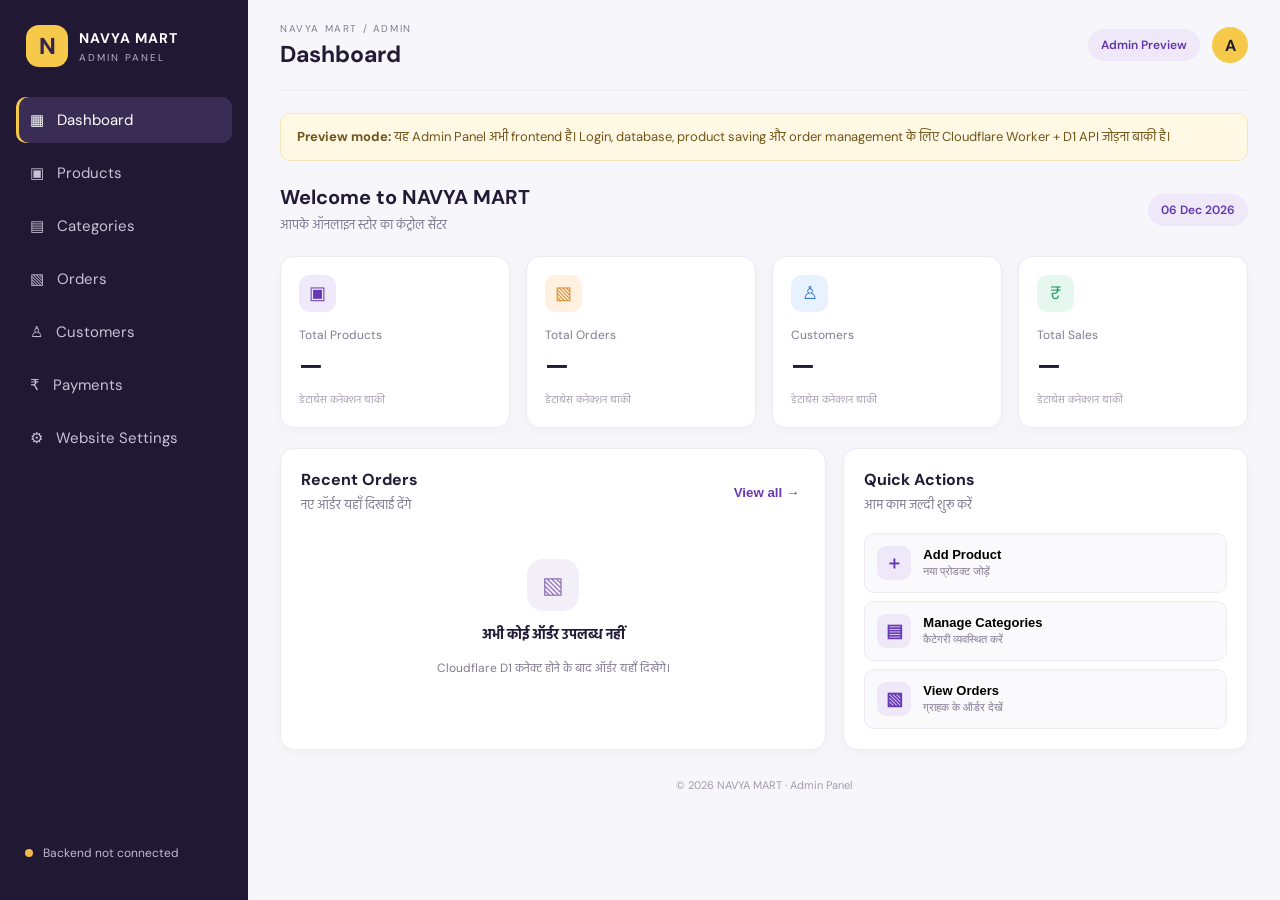
==== admin/index.html @ 1c20b230 "Add files via upload" ====
<!doctype html>
<html lang="en">
<head>
  <meta charset="utf-8">
  <meta name="viewport" content="width=device-width, initial-scale=1">
  <title>NAVYA MART | Admin</title>
  <link rel="stylesheet" href="assets/css/admin.css">
</head>
<body>
  <div class="app-shell">
    <aside class="sidebar" id="sidebar">
      <div class="brand"><div class="brand-mark">N</div><div><strong>NAVYA MART</strong><small>ADMIN PANEL</small></div></div>
      <nav class="nav">
        <button class="nav-link active" data-page="dashboard">▦ <span>Dashboard</span></button>
        <button class="nav-link" data-page="products">▣ <span>Products</span></button>
        <button class="nav-link" data-page="categories">▤ <span>Categories</span></button>
        <button class="nav-link" data-page="orders">▧ <span>Orders</span></button>
        <button class="nav-link" data-page="customers">♙ <span>Customers</span></button>
        <button class="nav-link" data-page="payments">₹ <span>Payments</span></button>
        <button class="nav-link" data-page="settings">⚙ <span>Website Settings</span></button>
      </nav>
      <div class="sidebar-bottom"><span class="status-dot"></span> Backend not connected</div>
    </aside>

    <main class="main">
      <header class="topbar">
        <button class="menu-btn" id="menuBtn" aria-label="Open menu">☰</button>
        <div><div class="eyebrow">NAVYA MART / ADMIN</div><h1 id="pageTitle">Dashboard</h1></div>
        <div class="top-actions"><span class="admin-chip">Admin Preview</span><div class="avatar">A</div></div>
      </header>

      <section class="notice"><strong>Preview mode:</strong> यह Admin Panel अभी frontend है। Login, database, product saving और order management के लिए Cloudflare Worker + D1 API जोड़ना बाकी है।</section>

      <section class="page active" id="page-dashboard">
        <div class="welcome"><div><h2>Welcome to NAVYA MART</h2><p>आपके ऑनलाइन स्टोर का कंट्रोल सेंटर</p></div><span class="date-pill" id="todayDate"></span></div>
        <div class="stats-grid">
          <article class="stat-card"><span class="stat-icon purple">▣</span><div class="stat-label">Total Products</div><strong>—</strong><small>डेटाबेस कनेक्शन बाकी</small></article>
          <article class="stat-card"><span class="stat-icon orange">▧</span><div class="stat-label">Total Orders</div><strong>—</strong><small>डेटाबेस कनेक्शन बाकी</small></article>
          <article class="stat-card"><span class="stat-icon blue">♙</span><div class="stat-label">Customers</div><strong>—</strong><small>डेटाबेस कनेक्शन बाकी</small></article>
          <article class="stat-card"><span class="stat-icon green">₹</span><div class="stat-label">Total Sales</div><strong>—</strong><small>डेटाबेस कनेक्शन बाकी</small></article>
        </div>
        <div class="content-grid">
          <article class="panel"><div class="panel-head"><div><h3>Recent Orders</h3><p>नए ऑर्डर यहाँ दिखाई देंगे</p></div><button class="text-btn" data-go="orders">View all →</button></div><div class="empty-state"><div class="empty-icon">▧</div><strong>अभी कोई ऑर्डर उपलब्ध नहीं</strong><p>Cloudflare D1 कनेक्ट होने के बाद ऑर्डर यहाँ दिखेंगे।</p></div></article>
          <article class="panel"><div class="panel-head"><div><h3>Quick Actions</h3><p>आम काम जल्दी शुरू करें</p></div></div><div class="quick-actions"><button data-go="products"><b>＋</b><span><strong>Add Product</strong><small>नया प्रोडक्ट जोड़ें</small></span></button><button data-go="categories"><b>▤</b><span><strong>Manage Categories</strong><small>कैटेगरी व्यवस्थित करें</small></span></button><button data-go="orders"><b>▧</b><span><strong>View Orders</strong><small>ग्राहक के ऑर्डर देखें</small></span></button></div></article>
        </div>
      </section>

      <section class="page" id="page-products">
        <div class="section-head"><div><h2>Products</h2><p>स्टोर के प्रोडक्ट और उनकी कीमतें मैनेज करें।</p></div><button class="primary-btn" id="addProductBtn">＋ Add Product</button></div>
        <div class="toolbar"><input id="productSearch" placeholder="Search product name or SKU..."><select id="productFilter"><option value="all">All products</option><option value="active">Active</option><option value="inactive">Inactive</option></select></div>
        <div class="panel table-wrap"><table><thead><tr><th>Product</th><th>SKU</th><th>Selling Price</th><th>Purchase Cost</th><th>Stock</th><th>Status</th><th>Action</th></tr></thead><tbody id="productRows"><tr><td colspan="7" class="table-empty">अभी कोई प्रोडक्ट सेव नहीं है। Backend कनेक्शन के बाद यहाँ प्रोडक्ट आएँगे।</td></tr></tbody></table></div>
        <p class="helper">Purchase Cost केवल Admin के लिए है। इसे ग्राहक वाली वेबसाइट/API में कभी न भेजें।</p>
      </section>

      <section class="page" id="page-categories">
        <div class="section-head"><div><h2>Categories</h2><p>जैसे Women, Men, Kids, Home और Beauty।</p></div><button class="primary-btn" id="addCategoryBtn">＋ Add Category</button></div>
        <div class="panel table-wrap"><table><thead><tr><th>Category Name</th><th>Slug</th><th>Status</th><th>Action</th></tr></thead><tbody id="categoryRows"><tr><td colspan="4" class="table-empty">अभी कोई कैटेगरी उपलब्ध नहीं है।</td></tr></tbody></table></div>
      </section>

      <section class="page" id="page-orders">
        <div class="section-head"><div><h2>Orders</h2><p>ग्राहक के ऑर्डर और डिलीवरी स्टेटस।</p></div><button class="secondary-btn" id="exportOrdersBtn">↓ Export CSV</button></div>
        <div class="toolbar"><input id="orderSearch" placeholder="Search order number or mobile..."><select id="orderStatusFilter"><option value="all">All statuses</option><option>New</option><option>Confirmed</option><option>Shipped</option><option>Delivered</option><option>Cancelled</option><option>Returned</option></select></div>
        <div class="panel table-wrap"><table><thead><tr><th>Order No.</th><th>Customer</th><th>Mobile</th><th>Amount</th><th>Date</th><th>Status</th><th>Action</th></tr></thead><tbody id="orderRows"><tr><td colspan="7" class="table-empty">अभी कोई ऑर्डर उपलब्ध नहीं है।</td></tr></tbody></table></div>
      </section>

      <section class="page" id="page-customers">
        <div class="section-head"><div><h2>Customers</h2><p>ग्राहकों की संपर्क जानकारी।</p></div></div>
        <div class="toolbar"><input id="customerSearch" placeholder="Search customer name or mobile..."></div>
        <div class="panel table-wrap"><table><thead><tr><th>Name</th><th>Mobile</th><th>Orders</th><th>Joined</th></tr></thead><tbody id="customerRows"><tr><td colspan="4" class="table-empty">अभी कोई ग्राहक उपलब्ध नहीं है।</td></tr></tbody></table></div>
      </section>

      <section class="page" id="page-payments">
        <div class="section-head"><div><h2>Payments</h2><p>भुगतान की स्थिति और ट्रांजैक्शन रिकॉर्ड।</p></div></div>
        <div class="panel table-wrap"><table><thead><tr><th>Transaction ID</th><th>Order</th><th>Method</th><th>Amount</th><th>Status</th><th>Date</th></tr></thead><tbody id="paymentRows"><tr><td colspan="6" class="table-empty">अभी कोई पेमेंट रिकॉर्ड उपलब्ध नहीं है।</td></tr></tbody></table></div>
      </section>

      <section class="page" id="page-settings">
        <div class="section-head"><div><h2>Website Settings</h2><p>स्टोर की बुनियादी जानकारी और संपर्क विवरण।</p></div><button class="primary-btn" id="saveSettingsBtn">Save Settings</button></div>
        <div class="panel settings-form">
          <label>Store Name<input id="storeName" value="NAVYA MART"></label>
          <label>Contact Mobile<input id="storeMobile" placeholder="Store contact number"></label>
          <label>Support Email<input id="storeEmail" type="email" placeholder="Support email"></label>
          <label>Store Tagline<input id="storeTagline" value="Shopping made simple"></label>
          <p class="helper">अभी ये सेटिंग केवल इस ब्राउज़र के preview में रहती हैं। D1 API कनेक्शन के बाद स्थायी रूप से सेव होंगी।</p>
        </div>
      </section>
      <footer>© <span id="year"></span> NAVYA MART · Admin Panel</footer>
    </main>
  </div>

  <dialog id="simpleDialog"><form method="dialog" class="dialog-card"><button class="dialog-close" aria-label="Close">×</button><h3 id="dialogTitle">Add</h3><div id="dialogBody"></div><div class="dialog-actions"><button class="secondary-btn" value="cancel">Cancel</button><button class="primary-btn" id="dialogSave" value="default">Continue</button></div></form></dialog>
  <div class="toast" id="toast" role="status"></div>
  <script src="assets/js/admin.js"></script>
  <script src="assets/js/dashboard.js"></script>
  <script src="assets/js/products.js"></script>
  <script src="assets/js/orders.js"></script>
  <script src="assets/js/customers.js"></script>
</body>
</html>
---- admin/assets/css/admin.css ----
@import url('https://fonts.googleapis.com/css2?family=DM+Sans:wght@400;500;600;700&family=Hind:wght@400;500;600;700&display=swap');
:root{--ink:#211b35;--muted:#827b91;--purple:#6739b7;--purple2:#7b4bd0;--line:#eeeaf4;--bg:#f7f6fa;--white:#fff}
*{box-sizing:border-box}body{margin:0;background:var(--bg);color:var(--ink);font-family:'DM Sans','Hind',sans-serif}.app-shell{min-height:100vh}.sidebar{width:248px;background:#211934;color:#fff;position:fixed;inset:0 auto 0 0;padding:25px 16px;display:flex;flex-direction:column;z-index:5}.brand{display:flex;align-items:center;gap:11px;padding:0 10px 30px}.brand-mark{width:42px;height:42px;border-radius:13px;background:#f6c94b;color:#34244f;display:grid;place-items:center;font-size:23px;font-weight:800}.brand strong{display:block;letter-spacing:1px;font-size:14px}.brand small{display:block;color:#b8adc9;font-size:10px;letter-spacing:2px;margin-top:4px}.nav{display:grid;gap:7px}.nav-link{border:0;background:transparent;color:#c9c1d6;text-align:left;padding:13px 14px;border-radius:10px;font-size:15px;display:flex;align-items:center;gap:13px;cursor:pointer}.nav-link span{font-family:'DM Sans','Hind',sans-serif}.nav-link:hover,.nav-link.active{background:#3a2d55;color:#fff}.nav-link.active{box-shadow:inset 3px 0 #f6c94b}.sidebar-bottom{margin-top:auto;color:#c3bacf;font-size:12px;padding:14px 9px}.status-dot{display:inline-block;width:8px;height:8px;background:#f4b84a;border-radius:50%;margin-right:7px}.main{margin-left:248px;padding:0 32px;max-width:1700px}.topbar{height:91px;display:flex;align-items:center;gap:16px;border-bottom:1px solid var(--line);margin-bottom:22px}.eyebrow{font-size:10px;color:var(--muted);letter-spacing:1.6px}.topbar h1{font-size:23px;margin:4px 0 0}.top-actions{margin-left:auto;display:flex;align-items:center;gap:12px}.admin-chip,.date-pill{background:#eee8f8;color:#6135a8;border-radius:20px;padding:8px 13px;font-size:12px;font-weight:600}.avatar{width:36px;height:36px;border-radius:50%;background:#f6c94b;display:grid;place-items:center;font-weight:700}.menu-btn{display:none;border:0;background:white;border-radius:9px;padding:9px 12px;font-size:18px}.notice{padding:13px 16px;background:#fff8e5;border:1px solid #f5e6b8;color:#70551a;border-radius:10px;font-size:13px;margin-bottom:23px;line-height:1.5}.page{display:none}.page.active{display:block}.welcome{display:flex;align-items:center;justify-content:space-between;margin:8px 0 20px}.welcome h2{font-size:20px;margin:0 0 5px}.welcome p,.section-head p,.panel-head p{margin:0;color:var(--muted);font-size:13px}.stats-grid{display:grid;grid-template-columns:repeat(4,minmax(0,1fr));gap:16px;margin-bottom:20px}.stat-card,.panel{background:#fff;border:1px solid var(--line);border-radius:14px;box-shadow:0 3px 14px #30204b08}.stat-card{padding:18px}.stat-icon{width:37px;height:37px;border-radius:11px;display:grid;place-items:center;font-size:18px;margin-bottom:15px}.purple{background:#f0e8fb;color:#6739b7}.orange{background:#fff0df;color:#d8892b}.blue{background:#e8f2ff;color:#3879c5}.green{background:#e6f7ef;color:#2c9b68}.stat-label{font-size:12px;color:var(--muted)}.stat-card strong{display:block;font-size:26px;margin:5px 0}.stat-card small{font-size:11px;color:#aaa3b3}.content-grid{display:grid;grid-template-columns:1.35fr 1fr;gap:17px}.panel{padding:20px}.panel-head,.section-head{display:flex;align-items:center;justify-content:space-between;gap:14px}.panel-head h3{font-size:16px;margin:0 0 5px}.text-btn{border:0;background:none;color:var(--purple);font-weight:700;cursor:pointer}.empty-state{text-align:center;padding:43px 10px 32px;color:var(--muted)}.empty-icon{width:52px;height:52px;margin:0 auto 13px;border-radius:16px;background:#f3eff8;color:#9276b9;display:grid;place-items:center;font-size:23px}.empty-state strong{display:block;color:var(--ink);font-size:14px}.empty-state p{font-size:12px}.quick-actions{display:grid;gap:8px;margin-top:17px}.quick-actions button{display:flex;align-items:center;gap:12px;text-align:left;background:#faf9fc;border:1px solid var(--line);border-radius:10px;padding:12px;cursor:pointer}.quick-actions button>b{width:34px;height:34px;border-radius:9px;background:#eee8f8;color:var(--purple);display:grid;place-items:center;font-size:18px}.quick-actions strong,.quick-actions small{display:block}.quick-actions strong{font-size:13px}.quick-actions small{font-size:11px;color:var(--muted);margin-top:3px}.section-head{margin:8px 0 19px}.section-head h2{font-size:20px;margin:0 0 5px}.primary-btn,.secondary-btn{border:0;border-radius:9px;padding:11px 15px;font-weight:700;font-size:13px;cursor:pointer}.primary-btn{background:var(--purple);color:#fff}.primary-btn:hover{background:var(--purple2)}.secondary-btn{background:#f0edf5;color:#55476b}.toolbar{display:flex;gap:10px;margin-bottom:14px}.toolbar input,.toolbar select,.settings-form input,.dialog-card input,.dialog-card select,.dialog-card textarea{border:1px solid #e5e0ec;border-radius:9px;padding:11px 12px;font:inherit;font-size:13px;background:#fff;outline:none}.toolbar input{flex:1;max-width:420px}.toolbar select{min-width:155px}.table-wrap{padding:0;overflow:auto}table{width:100%;border-collapse:collapse;min-width:680px}th,td{text-align:left;padding:14px 16px;border-bottom:1px solid var(--line);font-size:12px}th{color:var(--muted);font-weight:600;background:#fcfbfd}td{color:#514a60}.table-empty{text-align:center;padding:34px;color:var(--muted)}.helper{font-size:12px;color:var(--muted);line-height:1.6}.settings-form{display:grid;grid-template-columns:1fr 1fr;gap:18px;max-width:800px}.settings-form label,.dialog-card label{display:grid;gap:7px;font-size:12px;font-weight:700;color:#5d536d}.settings-form input{width:100%;font-weight:400}.settings-form .helper{grid-column:1/-1}footer{text-align:center;padding:28px 0;color:#a39bad;font-size:11px}.dialog-card{border:0;border-radius:16px;padding:25px;width:min(460px,calc(100vw - 30px));box-shadow:0 20px 70px #160b2a30}.dialog-card h3{margin:0 0 20px}.dialog-card label{margin:12px 0}.dialog-card input,.dialog-card select,.dialog-card textarea{width:100%;margin-top:2px}.dialog-close{float:right;border:0;background:#f2eff6;border-radius:50%;width:28px;height:28px;font-size:18px;cursor:pointer}.dialog-actions{display:flex;justify-content:flex-end;gap:9px;margin-top:22px}.toast{position:fixed;bottom:22px;right:22px;background:#251b39;color:#fff;padding:12px 17px;border-radius:10px;font-size:13px;opacity:0;transform:translateY(10px);transition:.2s;pointer-events:none;z-index:20}.toast.show{opacity:1;transform:translateY(0)}.badge{display:inline-block;padding:5px 9px;border-radius:20px;background:#f1edf6;color:#68528a;font-size:11px}
@media(max-width:1050px){.stats-grid{grid-template-columns:repeat(2,1fr)}.content-grid{grid-template-columns:1fr}}
@media(max-width:700px){.sidebar{transform:translateX(-100%);transition:.2s}.sidebar.open{transform:translateX(0)}.main{margin-left:0;padding:0 15px}.menu-btn{display:block}.topbar{height:76px}.topbar h1{font-size:19px}.admin-chip{display:none}.welcome{align-items:flex-start;gap:10px;flex-direction:column}.stats-grid{gap:10px}.stat-card{padding:14px}.stat-card strong{font-size:22px}.section-head{align-items:flex-start;flex-direction:column}.toolbar{flex-direction:column}.toolbar input{max-width:none}.toolbar select{width:100%}.settings-form{grid-template-columns:1fr}.settings-form .helper{grid-column:auto}.notice{font-size:12px}}
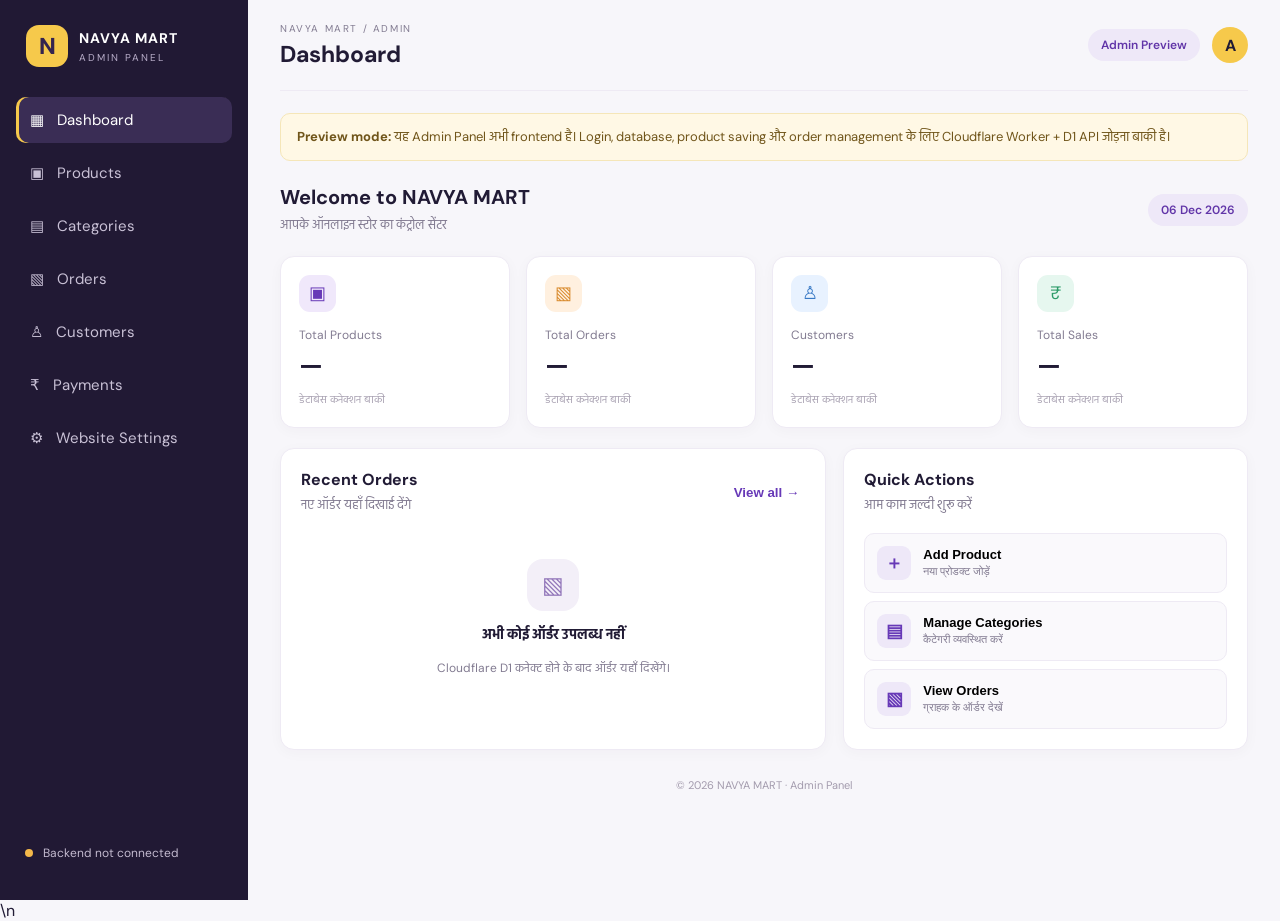
==== commit cc4922a3: "Add files via upload" ====
--- a/admin/index.html
+++ b/admin/index.html
@@ -58,9 +58,11 @@
       </section>
 
       <section class="page" id="page-orders">
-        <div class="section-head"><div><h2>Orders</h2><p>ग्राहक के ऑर्डर और डिलीवरी स्टेटस।</p></div><button class="secondary-btn" id="exportOrdersBtn">↓ Export CSV</button></div>
-        <div class="toolbar"><input id="orderSearch" placeholder="Search order number or mobile..."><select id="orderStatusFilter"><option value="all">All statuses</option><option>New</option><option>Confirmed</option><option>Shipped</option><option>Delivered</option><option>Cancelled</option><option>Returned</option></select></div>
-        <div class="panel table-wrap"><table><thead><tr><th>Order No.</th><th>Customer</th><th>Mobile</th><th>Amount</th><th>Date</th><th>Status</th><th>Action</th></tr></thead><tbody id="orderRows"><tr><td colspan="7" class="table-empty">अभी कोई ऑर्डर उपलब्ध नहीं है।</td></tr></tbody></table></div>
+        <div class="section-head"><div><h2>Orders</h2><p>COD ऑर्डर, ग्राहक की जानकारी और भुगतान संग्रह की स्थिति।</p></div><button class="secondary-btn" id="exportOrdersBtn">↓ Export CSV</button></div>
+        <div class="cod-note"><strong>COD workflow:</strong> ग्राहक से डिलीवरी के समय भुगतान लिया जाएगा। डिलीवरी और राशि प्राप्त होने की पुष्टि के बाद Payment Status को <b>Collected</b> करें।</div>
+        <div class="toolbar"><input id="orderSearch" placeholder="Search order number, customer or mobile..."><select id="orderStatusFilter"><option value="all">All order statuses</option><option>New</option><option>Confirmed</option><option>Shipped</option><option>Delivered</option><option>Cancelled</option><option>Returned</option></select><select id="paymentStatusFilter"><option value="all">All payment statuses</option><option>Pending</option><option>Collected</option></select></div>
+        <div class="panel table-wrap"><table><thead><tr><th>Order No.</th><th>Customer</th><th>Mobile</th><th>Order Amount</th><th>Payment</th><th>Payment Status</th><th>Order Status</th><th>Details</th></tr></thead><tbody id="orderRows"><tr><td colspan="8" class="table-empty">अभी कोई ऑर्डर उपलब्ध नहीं है। ग्राहक का ऑर्डर आने पर उसकी जानकारी यहाँ दिखाई देगी।</td></tr></tbody></table></div>
+        <div class="panel order-help"><h3>Order Details में ये Copy विकल्प रहेंगे</h3><div class="copy-preview"><span>Customer Name</span><span>Mobile Number</span><span>PIN Code</span><span>Full Address</span><span>Complete Order</span><span>COD Amount</span></div><p class="helper">ये बटन वास्तविक ऑर्डर डेटा आने पर काम करेंगे। अभी Cloudflare Worker और D1 API कनेक्ट नहीं हैं, इसलिए कोई नकली ग्राहक या ऑर्डर डेटा नहीं दिखाया जा रहा है।</p></div>
       </section>
 
       <section class="page" id="page-customers">
@@ -88,7 +90,7 @@
     </main>
   </div>
 
-  <dialog id="simpleDialog"><form method="dialog" class="dialog-card"><button class="dialog-close" aria-label="Close">×</button><h3 id="dialogTitle">Add</h3><div id="dialogBody"></div><div class="dialog-actions"><button class="secondary-btn" value="cancel">Cancel</button><button class="primary-btn" id="dialogSave" value="default">Continue</button></div></form></dialog>
+  <dialog id="orderDetailsDialog"><div class="dialog-card order-detail-card"><button class="dialog-close" id="closeOrderDetails" aria-label="Close">×</button><h3>Order Details</h3><p class="helper">यहाँ वास्तविक ग्राहक और COD जानकारी API कनेक्शन के बाद दिखाई देगी।</p><div id="orderDetailsBody"></div><div class="dialog-actions"><button class="secondary-btn" id="closeOrderDetailsBottom">Close</button></div></div></dialog>\n  <dialog id="simpleDialog"><form method="dialog" class="dialog-card"><button class="dialog-close" aria-label="Close">×</button><h3 id="dialogTitle">Add</h3><div id="dialogBody"></div><div class="dialog-actions"><button class="secondary-btn" value="cancel">Cancel</button><button class="primary-btn" id="dialogSave" value="default">Continue</button></div></form></dialog>
   <div class="toast" id="toast" role="status"></div>
   <script src="assets/js/admin.js"></script>
   <script src="assets/js/dashboard.js"></script>
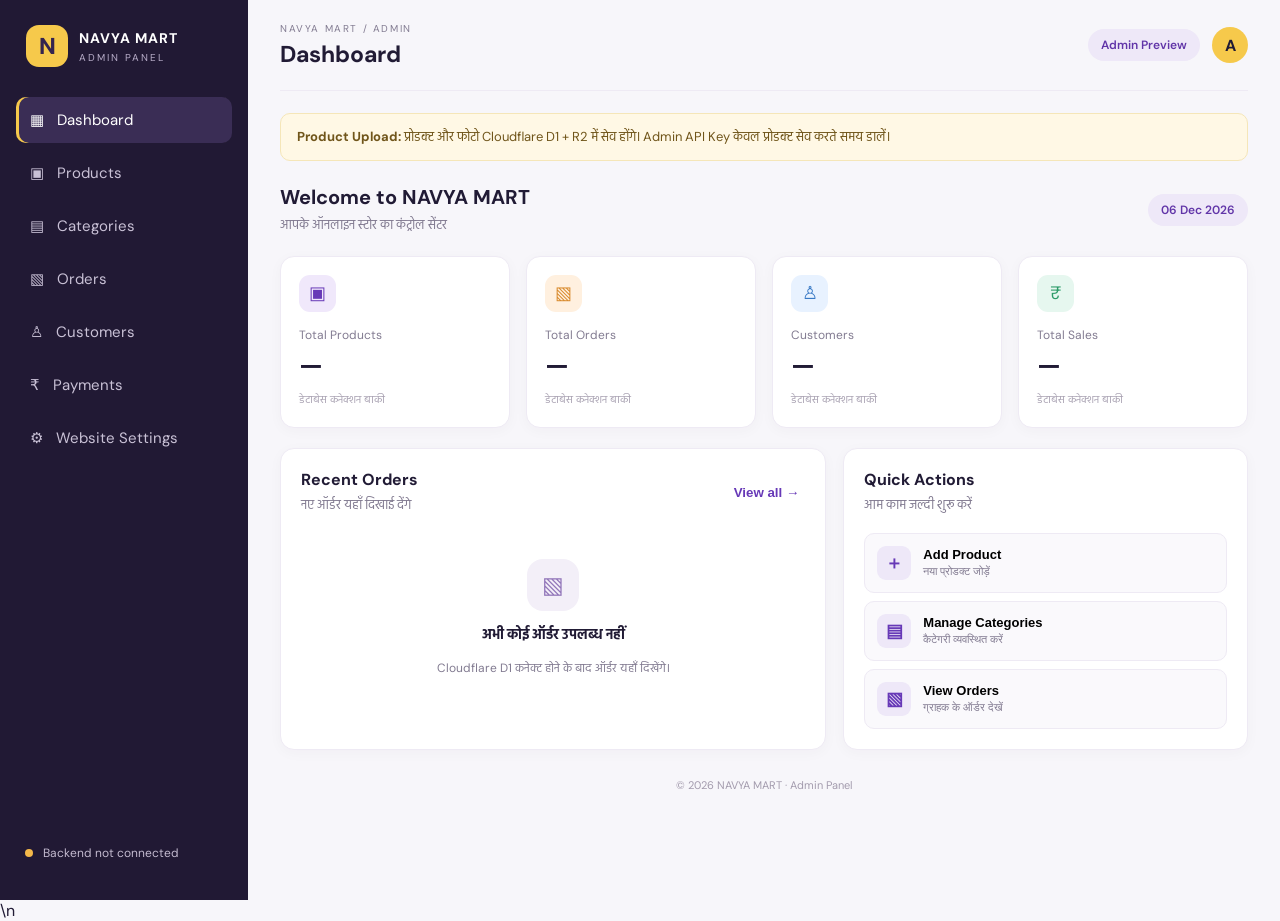
==== commit 7928a2c6: "Add files via upload" ====
--- a/admin/index.html
+++ b/admin/index.html
@@ -29,7 +29,7 @@
         <div class="top-actions"><span class="admin-chip">Admin Preview</span><div class="avatar">A</div></div>
       </header>
 
-      <section class="notice"><strong>Preview mode:</strong> यह Admin Panel अभी frontend है। Login, database, product saving और order management के लिए Cloudflare Worker + D1 API जोड़ना बाकी है।</section>
+      <section class="notice"><strong>Product Upload:</strong> प्रोडक्ट और फोटो Cloudflare D1 + R2 में सेव होंगे। Admin API Key केवल प्रोडक्ट सेव करते समय डालें।</section>
 
       <section class="page active" id="page-dashboard">
         <div class="welcome"><div><h2>Welcome to NAVYA MART</h2><p>आपके ऑनलाइन स्टोर का कंट्रोल सेंटर</p></div><span class="date-pill" id="todayDate"></span></div>
--- a/admin/assets/css/admin.css
+++ b/admin/assets/css/admin.css
@@ -3,3 +3,6 @@
 *{box-sizing:border-box}body{margin:0;background:var(--bg);color:var(--ink);font-family:'DM Sans','Hind',sans-serif}.app-shell{min-height:100vh}.sidebar{width:248px;background:#211934;color:#fff;position:fixed;inset:0 auto 0 0;padding:25px 16px;display:flex;flex-direction:column;z-index:5}.brand{display:flex;align-items:center;gap:11px;padding:0 10px 30px}.brand-mark{width:42px;height:42px;border-radius:13px;background:#f6c94b;color:#34244f;display:grid;place-items:center;font-size:23px;font-weight:800}.brand strong{display:block;letter-spacing:1px;font-size:14px}.brand small{display:block;color:#b8adc9;font-size:10px;letter-spacing:2px;margin-top:4px}.nav{display:grid;gap:7px}.nav-link{border:0;background:transparent;color:#c9c1d6;text-align:left;padding:13px 14px;border-radius:10px;font-size:15px;display:flex;align-items:center;gap:13px;cursor:pointer}.nav-link span{font-family:'DM Sans','Hind',sans-serif}.nav-link:hover,.nav-link.active{background:#3a2d55;color:#fff}.nav-link.active{box-shadow:inset 3px 0 #f6c94b}.sidebar-bottom{margin-top:auto;color:#c3bacf;font-size:12px;padding:14px 9px}.status-dot{display:inline-block;width:8px;height:8px;background:#f4b84a;border-radius:50%;margin-right:7px}.main{margin-left:248px;padding:0 32px;max-width:1700px}.topbar{height:91px;display:flex;align-items:center;gap:16px;border-bottom:1px solid var(--line);margin-bottom:22px}.eyebrow{font-size:10px;color:var(--muted);letter-spacing:1.6px}.topbar h1{font-size:23px;margin:4px 0 0}.top-actions{margin-left:auto;display:flex;align-items:center;gap:12px}.admin-chip,.date-pill{background:#eee8f8;color:#6135a8;border-radius:20px;padding:8px 13px;font-size:12px;font-weight:600}.avatar{width:36px;height:36px;border-radius:50%;background:#f6c94b;display:grid;place-items:center;font-weight:700}.menu-btn{display:none;border:0;background:white;border-radius:9px;padding:9px 12px;font-size:18px}.notice{padding:13px 16px;background:#fff8e5;border:1px solid #f5e6b8;color:#70551a;border-radius:10px;font-size:13px;margin-bottom:23px;line-height:1.5}.page{display:none}.page.active{display:block}.welcome{display:flex;align-items:center;justify-content:space-between;margin:8px 0 20px}.welcome h2{font-size:20px;margin:0 0 5px}.welcome p,.section-head p,.panel-head p{margin:0;color:var(--muted);font-size:13px}.stats-grid{display:grid;grid-template-columns:repeat(4,minmax(0,1fr));gap:16px;margin-bottom:20px}.stat-card,.panel{background:#fff;border:1px solid var(--line);border-radius:14px;box-shadow:0 3px 14px #30204b08}.stat-card{padding:18px}.stat-icon{width:37px;height:37px;border-radius:11px;display:grid;place-items:center;font-size:18px;margin-bottom:15px}.purple{background:#f0e8fb;color:#6739b7}.orange{background:#fff0df;color:#d8892b}.blue{background:#e8f2ff;color:#3879c5}.green{background:#e6f7ef;color:#2c9b68}.stat-label{font-size:12px;color:var(--muted)}.stat-card strong{display:block;font-size:26px;margin:5px 0}.stat-card small{font-size:11px;color:#aaa3b3}.content-grid{display:grid;grid-template-columns:1.35fr 1fr;gap:17px}.panel{padding:20px}.panel-head,.section-head{display:flex;align-items:center;justify-content:space-between;gap:14px}.panel-head h3{font-size:16px;margin:0 0 5px}.text-btn{border:0;background:none;color:var(--purple);font-weight:700;cursor:pointer}.empty-state{text-align:center;padding:43px 10px 32px;color:var(--muted)}.empty-icon{width:52px;height:52px;margin:0 auto 13px;border-radius:16px;background:#f3eff8;color:#9276b9;display:grid;place-items:center;font-size:23px}.empty-state strong{display:block;color:var(--ink);font-size:14px}.empty-state p{font-size:12px}.quick-actions{display:grid;gap:8px;margin-top:17px}.quick-actions button{display:flex;align-items:center;gap:12px;text-align:left;background:#faf9fc;border:1px solid var(--line);border-radius:10px;padding:12px;cursor:pointer}.quick-actions button>b{width:34px;height:34px;border-radius:9px;background:#eee8f8;color:var(--purple);display:grid;place-items:center;font-size:18px}.quick-actions strong,.quick-actions small{display:block}.quick-actions strong{font-size:13px}.quick-actions small{font-size:11px;color:var(--muted);margin-top:3px}.section-head{margin:8px 0 19px}.section-head h2{font-size:20px;margin:0 0 5px}.primary-btn,.secondary-btn{border:0;border-radius:9px;padding:11px 15px;font-weight:700;font-size:13px;cursor:pointer}.primary-btn{background:var(--purple);color:#fff}.primary-btn:hover{background:var(--purple2)}.secondary-btn{background:#f0edf5;color:#55476b}.toolbar{display:flex;gap:10px;margin-bottom:14px}.toolbar input,.toolbar select,.settings-form input,.dialog-card input,.dialog-card select,.dialog-card textarea{border:1px solid #e5e0ec;border-radius:9px;padding:11px 12px;font:inherit;font-size:13px;background:#fff;outline:none}.toolbar input{flex:1;max-width:420px}.toolbar select{min-width:155px}.table-wrap{padding:0;overflow:auto}table{width:100%;border-collapse:collapse;min-width:680px}th,td{text-align:left;padding:14px 16px;border-bottom:1px solid var(--line);font-size:12px}th{color:var(--muted);font-weight:600;background:#fcfbfd}td{color:#514a60}.table-empty{text-align:center;padding:34px;color:var(--muted)}.helper{font-size:12px;color:var(--muted);line-height:1.6}.settings-form{display:grid;grid-template-columns:1fr 1fr;gap:18px;max-width:800px}.settings-form label,.dialog-card label{display:grid;gap:7px;font-size:12px;font-weight:700;color:#5d536d}.settings-form input{width:100%;font-weight:400}.settings-form .helper{grid-column:1/-1}footer{text-align:center;padding:28px 0;color:#a39bad;font-size:11px}.dialog-card{border:0;border-radius:16px;padding:25px;width:min(460px,calc(100vw - 30px));box-shadow:0 20px 70px #160b2a30}.dialog-card h3{margin:0 0 20px}.dialog-card label{margin:12px 0}.dialog-card input,.dialog-card select,.dialog-card textarea{width:100%;margin-top:2px}.dialog-close{float:right;border:0;background:#f2eff6;border-radius:50%;width:28px;height:28px;font-size:18px;cursor:pointer}.dialog-actions{display:flex;justify-content:flex-end;gap:9px;margin-top:22px}.toast{position:fixed;bottom:22px;right:22px;background:#251b39;color:#fff;padding:12px 17px;border-radius:10px;font-size:13px;opacity:0;transform:translateY(10px);transition:.2s;pointer-events:none;z-index:20}.toast.show{opacity:1;transform:translateY(0)}.badge{display:inline-block;padding:5px 9px;border-radius:20px;background:#f1edf6;color:#68528a;font-size:11px}
 @media(max-width:1050px){.stats-grid{grid-template-columns:repeat(2,1fr)}.content-grid{grid-template-columns:1fr}}
 @media(max-width:700px){.sidebar{transform:translateX(-100%);transition:.2s}.sidebar.open{transform:translateX(0)}.main{margin-left:0;padding:0 15px}.menu-btn{display:block}.topbar{height:76px}.topbar h1{font-size:19px}.admin-chip{display:none}.welcome{align-items:flex-start;gap:10px;flex-direction:column}.stats-grid{gap:10px}.stat-card{padding:14px}.stat-card strong{font-size:22px}.section-head{align-items:flex-start;flex-direction:column}.toolbar{flex-direction:column}.toolbar input{max-width:none}.toolbar select{width:100%}.settings-form{grid-template-columns:1fr}.settings-form .helper{grid-column:auto}.notice{font-size:12px}}
+
+.cod-note{background:#fff8e8;border:1px solid #f2e4bd;border-radius:10px;padding:13px 15px;margin:0 0 15px;color:#76591d;font-size:12px;line-height:1.6}
+.order-help{margin-top:16px}.order-help h3{font-size:15px;margin:0 0 13px}.copy-preview{display:flex;flex-wrap:wrap;gap:8px}.copy-preview span{background:#f2edf9;color:#65419c;border:1px solid #e8def4;border-radius:8px;padding:8px 10px;font-size:11px;font-weight:600}.order-detail-card{max-height:85vh;overflow:auto}
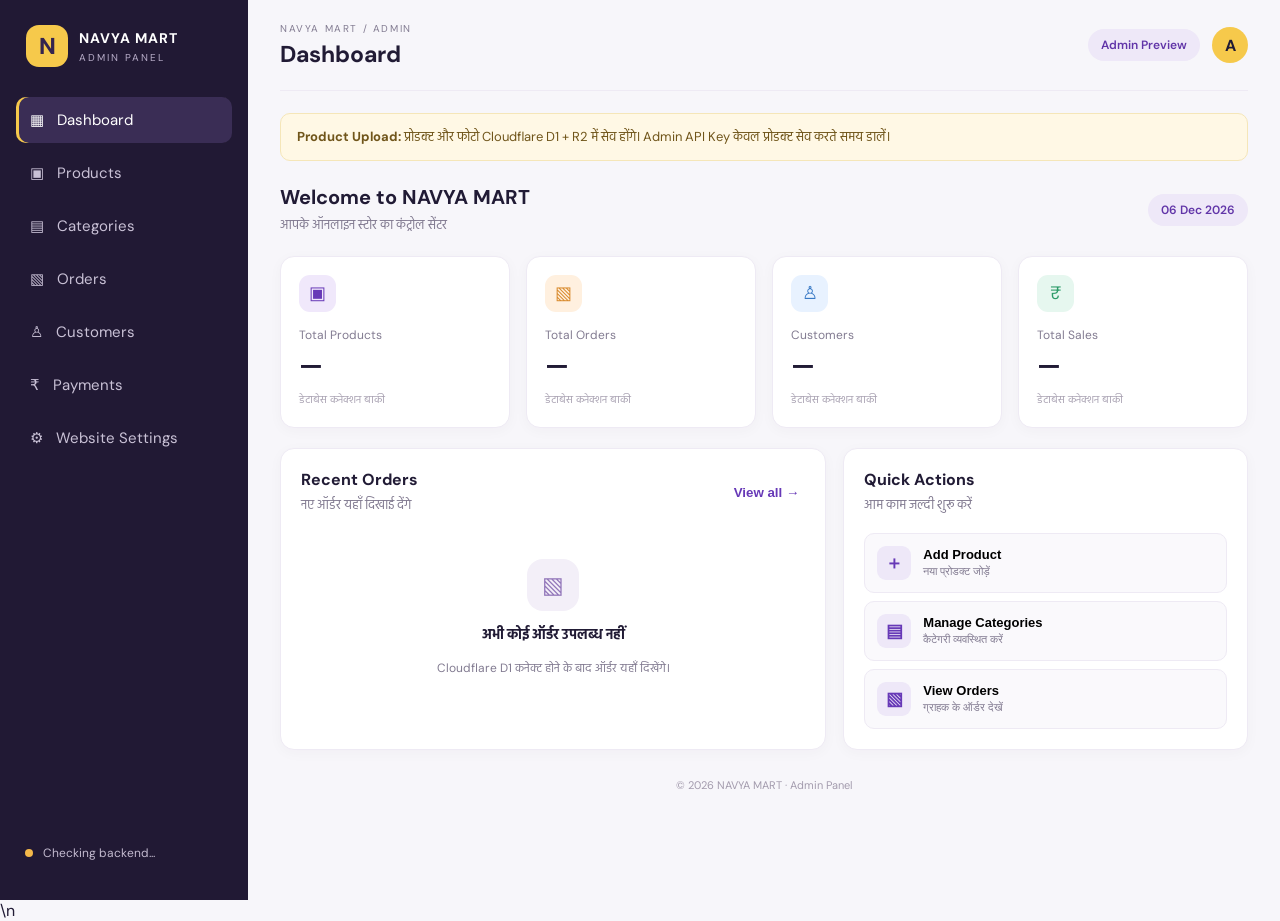
==== commit 16d4014b: "Add files via upload" ====
--- a/admin/index.html
+++ b/admin/index.html
@@ -19,7 +19,7 @@
         <button class="nav-link" data-page="payments">₹ <span>Payments</span></button>
         <button class="nav-link" data-page="settings">⚙ <span>Website Settings</span></button>
       </nav>
-      <div class="sidebar-bottom"><span class="status-dot"></span> Backend not connected</div>
+      <div class="sidebar-bottom" id="backendStatus"><span class="status-dot"></span> Checking backend...</div>
     </aside>
 
     <main class="main">
@@ -90,7 +90,7 @@
     </main>
   </div>
 
-  <dialog id="orderDetailsDialog"><div class="dialog-card order-detail-card"><button class="dialog-close" id="closeOrderDetails" aria-label="Close">×</button><h3>Order Details</h3><p class="helper">यहाँ वास्तविक ग्राहक और COD जानकारी API कनेक्शन के बाद दिखाई देगी।</p><div id="orderDetailsBody"></div><div class="dialog-actions"><button class="secondary-btn" id="closeOrderDetailsBottom">Close</button></div></div></dialog>\n  <dialog id="simpleDialog"><form method="dialog" class="dialog-card"><button class="dialog-close" aria-label="Close">×</button><h3 id="dialogTitle">Add</h3><div id="dialogBody"></div><div class="dialog-actions"><button class="secondary-btn" value="cancel">Cancel</button><button class="primary-btn" id="dialogSave" value="default">Continue</button></div></form></dialog>
+  <dialog id="orderDetailsDialog"><div class="dialog-card order-detail-card"><button class="dialog-close" id="closeOrderDetails" aria-label="Close">×</button><h3>Order Details</h3><p class="helper">यहाँ वास्तविक ग्राहक और COD जानकारी API कनेक्शन के बाद दिखाई देगी।</p><div id="orderDetailsBody"></div><div class="dialog-actions"><button class="secondary-btn" id="closeOrderDetailsBottom">Close</button></div></div></dialog>\n  <dialog id="simpleDialog"><form method="dialog" class="dialog-card"><button class="dialog-close" aria-label="Close">×</button><h3 id="dialogTitle">Add</h3><div id="dialogBody"></div><div class="dialog-actions"><button type="button" class="secondary-btn" id="productCancel">Cancel</button><button type="button" class="primary-btn" id="dialogSave">Save Product</button></div></form></dialog>
   <div class="toast" id="toast" role="status"></div>
   <script src="assets/js/admin.js"></script>
   <script src="assets/js/dashboard.js"></script>
--- a/admin/assets/css/admin.css
+++ b/admin/assets/css/admin.css
@@ -6,3 +6,37 @@
 
 .cod-note{background:#fff8e8;border:1px solid #f2e4bd;border-radius:10px;padding:13px 15px;margin:0 0 15px;color:#76591d;font-size:12px;line-height:1.6}
 .order-help{margin-top:16px}.order-help h3{font-size:15px;margin:0 0 13px}.copy-preview{display:flex;flex-wrap:wrap;gap:8px}.copy-preview span{background:#f2edf9;color:#65419c;border:1px solid #e8def4;border-radius:8px;padding:8px 10px;font-size:11px;font-weight:600}.order-detail-card{max-height:85vh;overflow:auto}
+
+/* Product form usability */
+#dialogBody{max-height:68vh;overflow:auto;padding-right:3px}
+#dialogBody .dialog-close{position:sticky;top:0;float:right;z-index:2}
+#dialogBody .dialog-actions{position:sticky;bottom:0;background:#fff;padding:12px 0 2px}
+#dialogBody label{clear:both}
+#dialogBody input[type=file]{padding:9px}
+
+/* Clean, single-control Add/Edit Product dialog */
+#simpleDialog{width:100%;max-width:none;max-height:100%;padding:0;border:0;background:transparent;overflow:visible}
+#simpleDialog::backdrop{background:rgba(20,16,30,.58)}
+#simpleDialog .dialog-card{box-sizing:border-box;width:min(560px,calc(100vw - 24px));max-height:90vh;max-height:90dvh;margin:auto;padding:22px 20px 16px;display:flex;flex-direction:column;overflow:hidden}
+#simpleDialog .dialog-card>.dialog-close{flex:0 0 auto;order:0;width:34px;height:34px;font-size:22px}
+#simpleDialog .dialog-card>h3{order:1;flex:0 0 auto;margin:2px 48px 14px 0}
+#simpleDialog #dialogBody{order:2;flex:1 1 auto;min-height:0;max-height:none;overflow-y:auto;overscroll-behavior:contain;padding:0 4px 12px 0}
+#simpleDialog .dialog-card>.dialog-actions{order:3;flex:0 0 auto;margin:0;padding:12px 0 0;background:#fff;border-top:1px solid #eee;position:relative;z-index:2}
+#simpleDialog .dialog-card label{display:block;margin:12px 0 14px}
+#simpleDialog .dialog-card input,#simpleDialog .dialog-card select,#simpleDialog .dialog-card textarea{box-sizing:border-box;max-width:100%}
+#simpleDialog .dialog-card input[type=file]{font-size:14px;padding:10px}
+@media(max-width:600px){
+  #simpleDialog .dialog-card{width:calc(100vw - 20px);max-height:88vh;max-height:88dvh;padding:18px 15px 13px;border-radius:14px}
+  #simpleDialog .dialog-card>.dialog-actions{gap:8px}
+  #simpleDialog .dialog-card>.dialog-actions button{min-height:46px;padding:10px 14px}
+}
+
+/* Clear bilingual field headings for Add/Edit Product */
+#simpleDialog #dialogBody label{display:block;color:#292536;font-size:14px;font-weight:600;line-height:1.45;margin:14px 0 16px}
+#simpleDialog #dialogBody .field-heading{display:block;color:#292536;font-size:14px;font-weight:750;line-height:1.45;margin:0 0 7px}
+#simpleDialog #dialogBody input,
+#simpleDialog #dialogBody select,
+#simpleDialog #dialogBody textarea{display:block;width:100%;color:#211d29;background:#fff;font-size:15px}
+#simpleDialog #dialogBody input::placeholder,
+#simpleDialog #dialogBody textarea::placeholder{color:#888;opacity:1}
+#simpleDialog #dialogBody .field-help{display:block;color:#686273;font-size:12px;font-weight:400;margin-top:6px}
